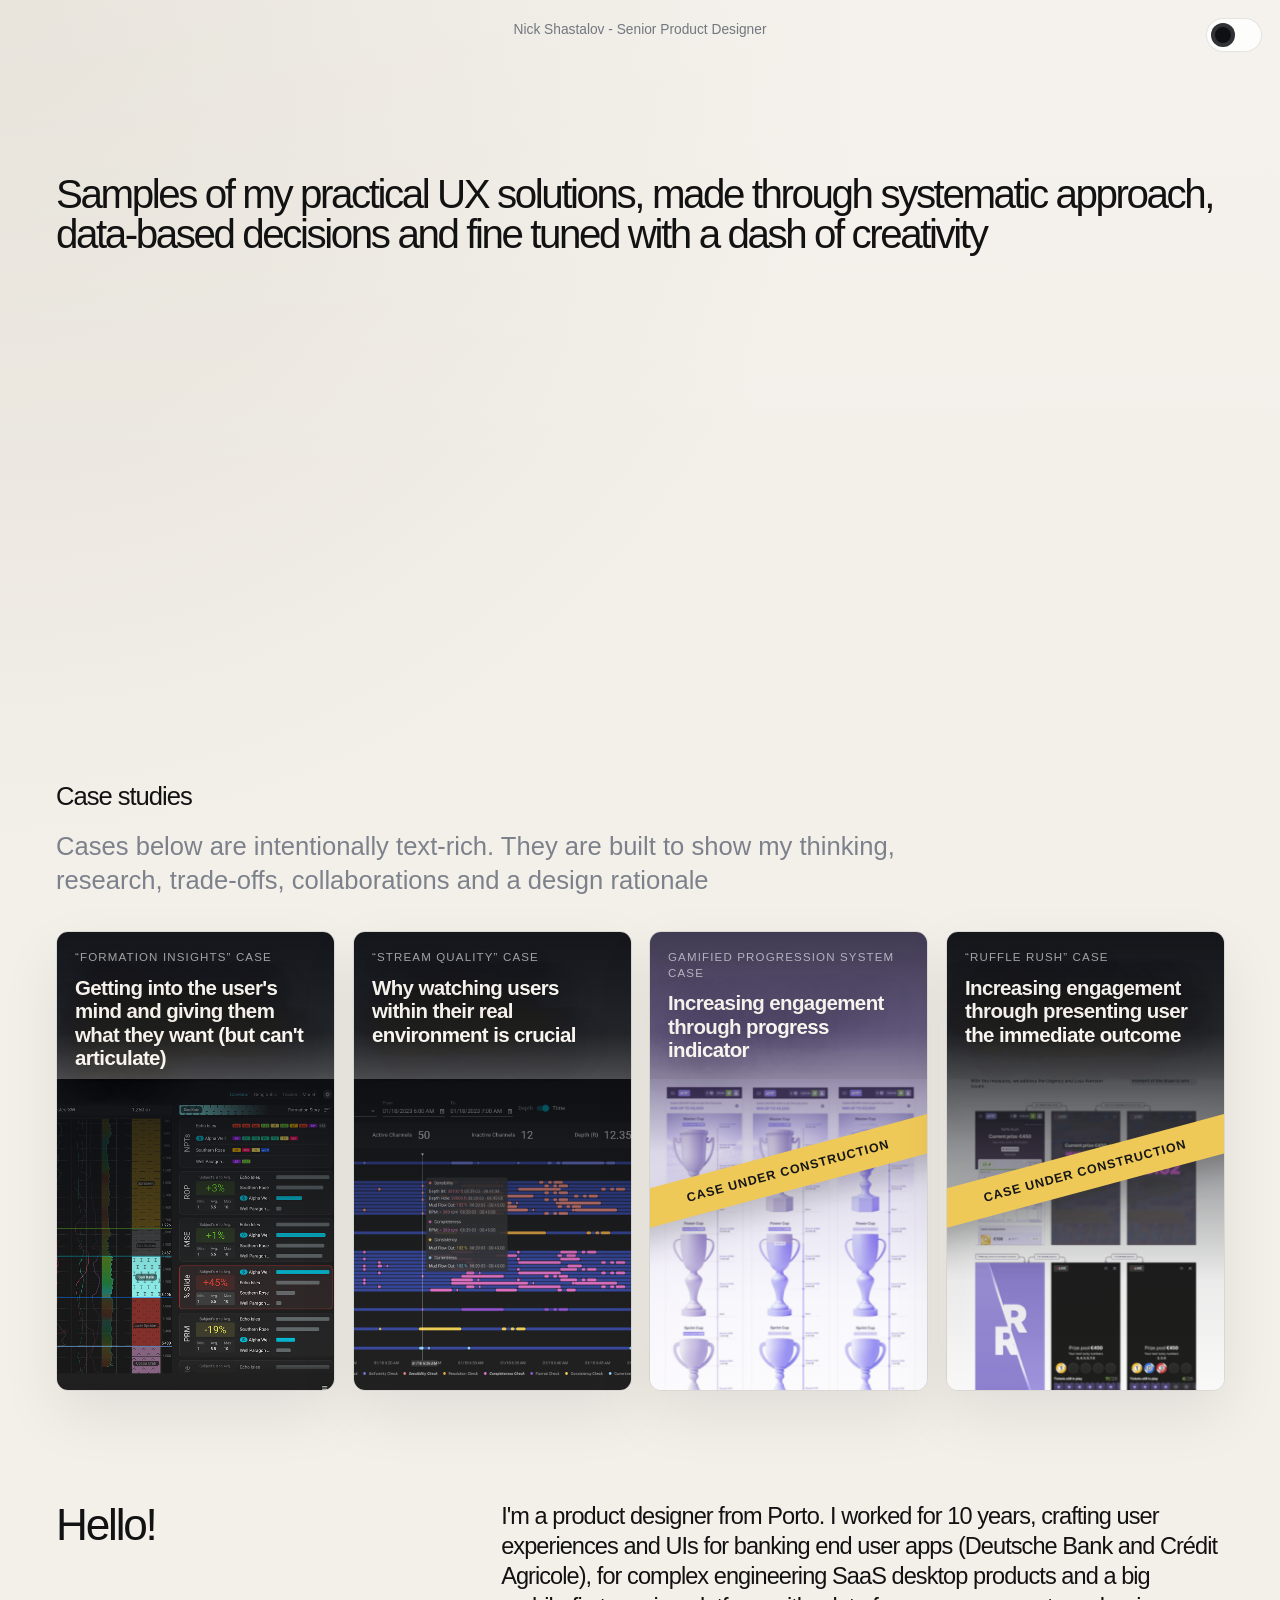
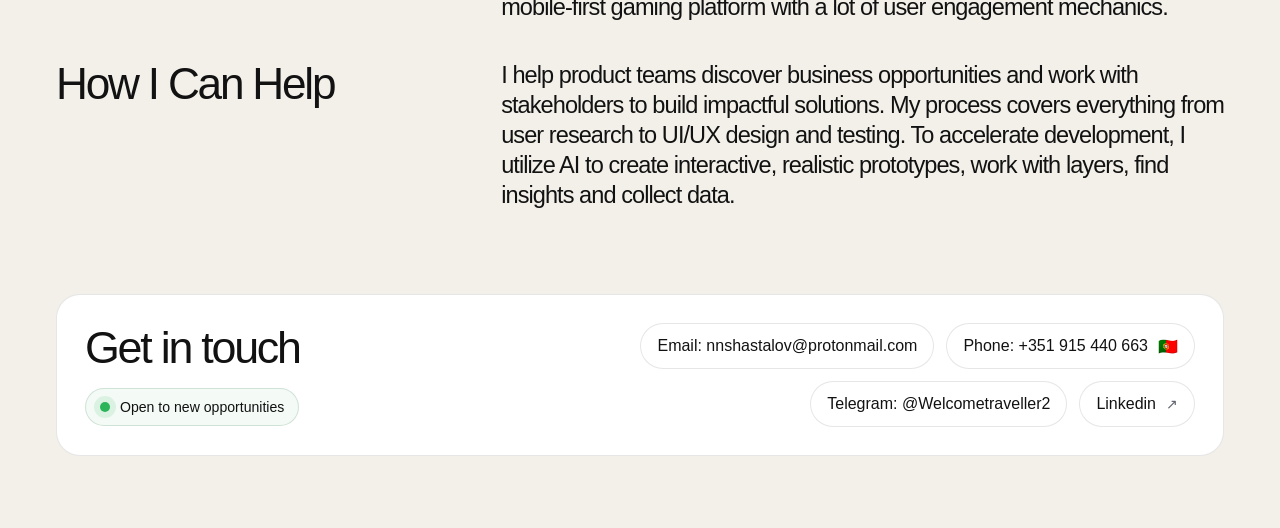
==== index.html @ 6cc8f25d "Publish portfolio site" ====
<!DOCTYPE html>
<html lang="en" data-theme="light">
  <head>
    <meta charset="UTF-8" />
    <meta name="viewport" content="width=device-width, initial-scale=1.0" />
    <title>Nick Shastalov | Product Design Portfolio</title>
    <meta
      name="description"
      content="Portfolio of Nick Shastalov, senior product designer focused on product thinking, systems, and measurable user outcomes."
    />
    <link rel="stylesheet" href="./styles.css" />
    <script src="./theme.js" defer></script>
  </head>
  <body class="home-page">
    <div class="site-shell">
      <div class="page-meta page-meta-centered">Nick Shastalov - Senior Product Designer</div>

      <button class="theme-toggle theme-toggle-floating" type="button" aria-label="Toggle theme">
        <span class="theme-toggle-track">
          <span class="theme-toggle-thumb"></span>
        </span>
      </button>

      <div class="copy-toast" aria-live="polite" aria-atomic="true"></div>

      <main>
        <section class="hero hero-centered">
          <div class="hero-copy">
            <h1>
              Samples of my practical UX solutions, made through
              <span class="hero-highlight hero-highlight-delay-1">systematic approach</span>,
              <span class="hero-highlight hero-highlight-delay-2">data-based decisions</span>
              and
              <span class="hero-highlight hero-highlight-delay-3">fine tuned</span>
              with a dash of creativity
            </h1>
          </div>
        </section>

        <section class="section-heading section-heading-cases scroll-reveal-block" id="cases">
          <h2>Case studies</h2>
          <p>
            Cases below are intentionally text-rich. They are built to show my
            thinking, research, trade-offs, collaborations and a design rationale
          </p>
        </section>

        <section class="case-grid case-grid-row scroll-reveal-block">
          <a class="case-tile" href="./case-dashboard.html">
            <img
              class="case-card-image"
              src="./assets/formation-insights-thumb.png"
              alt="Formation Insights tile preview"
            />
            <span class="case-tile-overlay"></span>
            <div class="case-tile-copy">
              <p class="case-kicker">“Formation Insights” case</p>
              <h3>Getting into the user's mind and giving them what they want (but can't articulate)</h3>
            </div>
          </a>

          <a class="case-tile" href="./case-stream-quality.html">
            <img
              class="case-card-image"
              src="./assets/stream-quality-main.png"
              alt="Stream Quality tile preview"
            />
            <span class="case-tile-overlay"></span>
            <div class="case-tile-copy">
              <p class="case-kicker">“Stream Quality” case</p>
              <h3>Why watching users within their real environment is crucial</h3>
            </div>
          </a>

          <div class="case-tile case-tile-light case-tile-disabled" aria-disabled="true">
            <img
              class="case-card-image"
              src="./assets/case-cups.png"
              alt="Gamified Progression System tile preview"
            />
            <span class="case-tile-overlay"></span>
            <span class="case-tile-ribbon case-tile-ribbon-slow">
              <span>Case under construction</span>
              <span aria-hidden="true">Case under construction</span>
            </span>
            <div class="case-tile-copy">
              <p class="case-kicker">Gamified Progression System case</p>
              <h3>Increasing engagement through progress indicator</h3>
            </div>
          </div>

          <div class="case-tile case-tile-disabled" aria-disabled="true">
            <img
              class="case-card-image"
              src="./assets/case-raffle-rush.png"
              alt="Ruffle Rush tile preview"
            />
            <span class="case-tile-overlay"></span>
            <span class="case-tile-ribbon case-tile-ribbon-slower">
              <span>Case under construction</span>
              <span aria-hidden="true">Case under construction</span>
            </span>
            <div class="case-tile-copy">
              <p class="case-kicker">“Ruffle Rush” case</p>
              <h3>Increasing engagement through presenting user the immediate outcome</h3>
            </div>
          </div>
        </section>

        <section class="bio-layout">
          <div class="bio-row">
            <h2>Hello!</h2>
            <p>
              I'm a product designer from Porto. I worked for 10 years,
              crafting user experiences and UIs for banking end user apps
              (Deutsche Bank and Crédit Agricole), for complex engineering SaaS
              desktop products and a big mobile-first gaming platform with a lot
              of user engagement mechanics.
            </p>
          </div>

          <div class="bio-row">
            <h2>How I Can Help</h2>
            <p>
              I help product teams discover business opportunities and work with
              stakeholders to build impactful solutions. My process covers
              everything from user research to UI/UX design and testing. To
              accelerate development, I utilize AI to create interactive,
              realistic prototypes, work with layers, find insights and collect
              data.
            </p>
          </div>
        </section>

        <section class="contact-strip contact-strip-home" id="contact">
          <div class="contact-copy">
            <h2>Get in touch</h2>
            <div class="availability-pill">
              <span class="availability-dot"></span>
              <span>Open to new opportunities</span>
            </div>
          </div>

          <div class="contact-tags">
            <button class="contact-tag contact-copy-trigger" type="button" data-copy-label="Email" data-copy-value="nnshastalov@protonmail.com">
              Email: nnshastalov@protonmail.com
              <span class="contact-hover-copy">Copy</span>
            </button>
            <button class="contact-tag contact-copy-trigger" type="button" data-copy-label="Phone" data-copy-value="+351 915 440 663">
              <span>Phone: +351 915 440 663</span>
              <span>🇵🇹</span>
              <span class="contact-hover-copy">Copy</span>
            </button>
            <button class="contact-tag contact-copy-trigger" type="button" data-copy-label="Telegram" data-copy-value="@Welcometraveller2">
              Telegram: @Welcometraveller2
              <span class="contact-hover-copy">Copy</span>
            </button>
            <a
              class="contact-tag contact-linkedin"
              href="https://www.linkedin.com/in/nick-shastalov-0b01b7a9/?locale=en-US"
              target="_blank"
              rel="noreferrer"
            >
              <span>Linkedin</span>
              <span class="link-icon" aria-hidden="true">↗</span>
              <span class="contact-hover-copy">to linkedin</span>
            </a>
          </div>
        </section>
      </main>
    </div>
  </body>
</html>
---- styles.css ----
:root {
  color-scheme: light;
  --bg: #f3f0ea;
  --bg-elevated: rgba(255, 255, 255, 0.72);
  --surface: rgba(255, 255, 255, 0.82);
  --surface-strong: #ffffff;
  --surface-dark: #111111;
  --border: rgba(12, 16, 24, 0.1);
  --text: #121212;
  --muted: #5f646d;
  --accent: #0e1014;
  --accent-soft: #d9d4ca;
  --shadow: 0 24px 60px rgba(18, 18, 18, 0.08);
  --hero-glow: radial-gradient(circle at top left, rgba(190, 180, 160, 0.28), transparent 35%);
  --font-display: "Iowan Old Style", "Palatino Linotype", "Book Antiqua", Georgia, serif;
  --font-body: "Avenir Next", "Segoe UI", "Helvetica Neue", Arial, sans-serif;
}

html[data-theme="dark"] {
  color-scheme: dark;
  --bg: #0d0f12;
  --bg-elevated: rgba(18, 20, 24, 0.76);
  --surface: rgba(20, 22, 28, 0.9);
  --surface-strong: #171a20;
  --surface-dark: #0a0c0f;
  --border: rgba(255, 255, 255, 0.09);
  --text: #f4f1eb;
  --muted: #a4aab6;
  --accent: #f5f2ec;
  --accent-soft: #242933;
  --shadow: 0 28px 70px rgba(0, 0, 0, 0.36);
  --hero-glow: radial-gradient(circle at top left, rgba(120, 137, 168, 0.18), transparent 35%);
}

* {
  box-sizing: border-box;
}

html {
  scroll-behavior: smooth;
}

body {
  margin: 0;
  min-height: 100vh;
  font-family: var(--font-body);
  color: var(--text);
  background:
    linear-gradient(180deg, rgba(255, 255, 255, 0.16), transparent 24%),
    var(--hero-glow),
    var(--bg);
}

img {
  display: block;
  max-width: 100%;
}

a {
  color: inherit;
  text-decoration: none;
}

p,
li {
  color: var(--muted);
  line-height: 1.65;
}

h1,
h2,
h3,
strong {
  color: var(--text);
}

h1,
h2,
h3 {
  margin: 0;
  font-family: var(--font-display);
  font-weight: 600;
  line-height: 1.08;
}

.site-shell {
  width: min(100%, calc(100% - 112px));
  max-width: 1580px;
  margin: 0 auto;
  padding: 22px 0 72px;
}

.page-meta {
  margin-bottom: 12px;
  color: rgba(97, 102, 112, 0.88);
  font-size: 0.86rem;
}

.page-meta-centered {
  text-align: center;
}

.page-meta-row {
  display: flex;
  align-items: center;
  justify-content: center;
  gap: 16px;
}

.page-meta-case {
  position: relative;
  min-height: 24px;
  text-align: center;
}

.page-meta-case .back-link-subtle {
  position: absolute;
  left: 0;
  top: 50%;
  transform: translateY(-50%);
}

.back-link-subtle {
  color: rgba(97, 102, 112, 0.88);
  font-size: 0.86rem;
}

.back-link-arrow::before {
  content: "←";
  display: inline-block;
  margin-right: 8px;
}

.back-link-subtle:hover {
  color: var(--text);
}

.copy-toast {
  position: fixed;
  left: 50%;
  bottom: 24px;
  z-index: 30;
  padding: 11px 16px;
  border-radius: 999px;
  border: 1px solid var(--border);
  background: var(--surface-dark);
  color: #f8f4ee;
  font-size: 0.9rem;
  opacity: 0;
  pointer-events: none;
  transform: translateX(-50%) translateY(12px);
  transition: opacity 180ms ease, transform 180ms ease;
}

.copy-toast.is-visible {
  opacity: 1;
  transform: translateX(-50%) translateY(0);
}

.scroll-reveal-block {
  opacity: 0;
  transform: translateY(36px);
  pointer-events: none;
  transition: opacity 420ms ease, transform 420ms ease;
}

.scroll-reveal-block.is-visible {
  opacity: 1;
  transform: translateY(0);
  pointer-events: auto;
}

.topbar {
  position: sticky;
  top: 16px;
  z-index: 10;
  display: flex;
  align-items: center;
  justify-content: space-between;
  gap: 20px;
  padding: 14px 18px;
  margin-bottom: 24px;
  border: 1px solid var(--border);
  border-radius: 22px;
  background: var(--bg-elevated);
  backdrop-filter: blur(18px);
  box-shadow: var(--shadow);
}

.brand {
  display: inline-flex;
  align-items: center;
  gap: 14px;
}

.brand-mark {
  display: grid;
  place-items: center;
  width: 44px;
  aspect-ratio: 1;
  border-radius: 14px;
  background: var(--accent);
  color: var(--bg);
  font-size: 0.95rem;
  letter-spacing: 0.08em;
  text-transform: uppercase;
}

.brand-copy {
  display: grid;
  gap: 2px;
}

.brand-copy strong {
  font-size: 0.98rem;
}

.brand-copy span {
  font-size: 0.84rem;
  color: var(--muted);
}

.topbar-actions,
.topnav {
  display: flex;
  align-items: center;
  gap: 18px;
}

.topnav a,
.back-link {
  font-size: 0.92rem;
  color: var(--muted);
}

.topnav a:hover,
.back-link:hover,
.inline-link:hover {
  color: var(--text);
}

.theme-toggle {
  cursor: pointer;
  border: 0;
  background: transparent;
  padding: 0;
}

.theme-toggle-floating {
  position: fixed;
  top: 18px;
  right: 18px;
  z-index: 20;
}

.theme-toggle-track {
  display: inline-flex;
  align-items: center;
  gap: 10px;
  padding: 5px 7px;
  border-radius: 999px;
  border: 1px solid var(--border);
  background: var(--surface);
}

.theme-toggle-floating .theme-toggle-track {
  width: 56px;
  justify-content: flex-start;
  padding: 4px;
  border-radius: 999px;
}

.theme-toggle-label {
  font-size: 0.76rem;
  color: var(--muted);
  min-width: 35px;
}

.theme-toggle-thumb {
  width: 24px;
  height: 24px;
  border-radius: 50%;
  background: var(--accent);
  box-shadow: inset 0 0 0 4px rgba(255, 255, 255, 0.14);
  transition: transform 180ms ease;
}

html[data-theme="dark"] .theme-toggle-floating .theme-toggle-thumb {
  transform: translateX(24px);
}

.eyebrow,
.section-label {
  margin: 0 0 12px;
  text-transform: uppercase;
  letter-spacing: 0.12em;
  font-size: 0.72rem;
  font-weight: 700;
  color: var(--muted);
}

.hero,
.case-hero {
  display: grid;
  grid-template-columns: minmax(0, 1.1fr) minmax(320px, 0.9fr);
  gap: 28px;
  padding: clamp(28px, 4vw, 46px);
  border-radius: 34px;
  border: 1px solid var(--border);
  background:
    linear-gradient(135deg, rgba(255, 255, 255, 0.18), transparent 40%),
    var(--surface);
  box-shadow: var(--shadow);
  overflow: hidden;
}

.hero-centered {
  grid-template-columns: 1fr;
  min-height: 72vh;
  place-items: start;
  text-align: left;
  background: transparent;
  border: 0;
  box-shadow: none;
  padding: 14vh 0 24px;
  margin-bottom: 86px;
}

.hero-copy h1,
.case-hero-copy h1 {
  font-size: clamp(2.9rem, 7vw, 5.3rem);
  max-width: 11ch;
}

.hero-centered .hero-copy h1 {
  max-width: none;
  margin: 0;
  font-family: var(--font-body);
  font-size: clamp(1.9rem, 3.15vw, 3.3rem);
  font-weight: 500;
  letter-spacing: -0.06em;
  line-height: 0.98;
  width: 100%;
}

.hero-highlight {
  position: relative;
  display: inline-block;
  color: inherit;
  animation: heroGlowText 7.5s ease-in-out infinite;
}

.hero-highlight-delay-1 {
  animation-delay: 0s;
}

.hero-highlight-delay-2 {
  animation-delay: 1.2s;
}

.hero-highlight-delay-3 {
  animation-delay: 2.4s;
}

.lead {
  margin: 20px 0 0;
  max-width: 60ch;
  font-size: 1.05rem;
}

.hero-note {
  display: grid;
  grid-template-columns: auto 1fr;
  gap: 14px;
  align-items: start;
  margin-top: 28px;
  padding: 18px 20px;
  border-radius: 20px;
  background: var(--surface-strong);
  border: 1px solid var(--border);
}

.hero-note-mark {
  font-family: var(--font-display);
  font-size: 3.6rem;
  line-height: 0.8;
  color: rgba(147, 148, 152, 0.55);
}

.hero-note p {
  margin: 0;
}

.hero-actions {
  display: flex;
  gap: 14px;
  margin-top: 28px;
}

.button {
  display: inline-flex;
  align-items: center;
  justify-content: center;
  min-height: 48px;
  padding: 0 18px;
  border-radius: 999px;
  border: 1px solid var(--border);
  transition: transform 180ms ease, background-color 180ms ease;
}

.button:hover {
  transform: translateY(-1px);
}

.button-primary {
  background: var(--accent);
  color: var(--bg);
}

.button-secondary {
  background: var(--surface-strong);
}

.hero-panel,
.case-hero-media {
  align-self: stretch;
  display: grid;
  gap: 14px;
}

.hero-panel img,
.case-hero-media img,
.visual-frame img,
.case-card-image {
  width: 100%;
  height: 100%;
  object-fit: cover;
  border-radius: 24px;
  border: 1px solid var(--border);
  background: var(--surface-strong);
}

.hero-panel-caption {
  display: flex;
  justify-content: space-between;
  gap: 16px;
  padding: 0 4px;
  font-size: 0.84rem;
}

.hero-panel-caption span {
  color: var(--muted);
}

.section-heading {
  margin: 72px 0 24px;
}

.section-heading-cases {
  margin-top: 0;
  text-align: left;
  margin-bottom: 34px;
}

.section-heading h2 {
  max-width: 12ch;
  font-size: clamp(2rem, 4vw, 3.35rem);
}

.section-heading-cases h2 {
  max-width: none;
  font-family: var(--font-body);
  font-size: clamp(1.35rem, 2vw, 1.65rem);
  font-weight: 500;
  letter-spacing: -0.04em;
  text-transform: none;
  color: var(--text);
}

.section-heading-cases p {
  max-width: none;
  margin: 18px 0 0;
  color: #7c818b;
  font-size: clamp(1.35rem, 2vw, 1.65rem);
  line-height: 1.34;
}

.section-heading p:last-child,
.compact p:last-child {
  max-width: 65ch;
}

.case-grid {
  display: grid;
  grid-template-columns: repeat(2, minmax(0, 1fr));
  gap: 22px;
}

.case-grid-row {
  grid-template-columns: repeat(4, minmax(0, 1fr));
  align-items: stretch;
  gap: 18px;
}

.case-tile {
  position: relative;
  display: block;
  min-height: 460px;
  border-radius: 12px;
  overflow: hidden;
  border: 1px solid var(--border);
  box-shadow: var(--shadow);
  transform-style: preserve-3d;
  transform: perspective(1200px) rotateX(0deg) rotateY(0deg) translateY(0);
  transition: transform 240ms ease, box-shadow 240ms ease;
}

.case-tile:hover {
  transform: perspective(1200px) rotateX(5deg) rotateY(-7deg) translateY(-6px);
  box-shadow: 0 32px 70px rgba(12, 16, 24, 0.18);
}

.case-tile-light:hover {
  box-shadow: 0 28px 60px rgba(125, 111, 210, 0.26);
}

.case-tile .case-card-image {
  position: absolute;
  left: 0;
  right: 0;
  bottom: 0;
  height: 68%;
  border: 0;
  border-radius: 0;
  object-position: center;
}

.case-tile-overlay {
  position: absolute;
  inset: 0;
  background:
    linear-gradient(180deg, rgba(5, 8, 14, 0.94) 0%, rgba(5, 8, 14, 0.88) 22%, rgba(5, 8, 14, 0.46) 46%, rgba(5, 8, 14, 0.08) 76%, rgba(5, 8, 14, 0.02) 100%);
}

.case-tile-light .case-tile-overlay {
  background:
    linear-gradient(180deg, rgba(30, 24, 56, 0.84) 0%, rgba(43, 30, 87, 0.72) 22%, rgba(78, 60, 158, 0.2) 48%, rgba(120, 101, 255, 0.05) 78%, rgba(120, 101, 255, 0.02) 100%);
}

.case-tile-copy {
  position: absolute;
  left: 18px;
  right: 18px;
  top: 18px;
  z-index: 1;
}

.case-tile-copy h3 {
  font-family: var(--font-body);
  font-weight: 600;
  letter-spacing: -0.03em;
  font-size: 1.28rem;
  color: #f8f4ee;
  text-shadow: 0 8px 32px rgba(0, 0, 0, 0.54);
  line-height: 1.15;
  max-width: none;
}

.case-tile-disabled {
  cursor: default;
  filter: saturate(0.9);
}

.case-tile-disabled .case-card-image {
  opacity: 0.88;
}

.case-tile-ribbon {
  position: absolute;
  left: -18%;
  right: -18%;
  top: 48%;
  z-index: 2;
  padding: 12px 24px;
  background: #f2c94c;
  color: #161616;
  font-size: 0.78rem;
  font-weight: 700;
  letter-spacing: 0.08em;
  text-transform: uppercase;
  text-align: center;
  transform: rotate(-15deg);
  box-shadow: 0 12px 30px rgba(0, 0, 0, 0.2);
  overflow: hidden;
  white-space: nowrap;
  display: flex;
}

.case-tile-ribbon span {
  flex: 0 0 100%;
  display: inline-flex;
  align-items: center;
  justify-content: center;
  padding: 0 16px;
  animation: ribbonLoop 9.8s linear infinite;
}

.case-tile-ribbon-slow span {
  animation-duration: 10.4s;
}

.case-tile-ribbon-slower span {
  animation-duration: 11.6s;
}

@keyframes ribbonLoop {
  0%,
  12% {
    transform: translateX(0);
  }

  46%,
  58% {
    transform: translateX(-100%);
  }

  100% {
    transform: translateX(-200%);
  }
}

.case-tile-copy .case-kicker {
  color: rgba(255, 255, 255, 0.82);
  margin-bottom: 10px;
  font-size: 0.72rem;
  text-shadow: 0 6px 24px rgba(0, 0, 0, 0.5);
  line-height: 1.35;
  max-width: none;
}

.case-card {
  display: grid;
  grid-template-columns: minmax(220px, 0.9fr) minmax(0, 1fr);
  min-height: 340px;
  border-radius: 28px;
  overflow: hidden;
  border: 1px solid var(--border);
  box-shadow: var(--shadow);
}

.case-card-dark {
  background: #121418;
}

.case-card-light {
  background: #ece8ff;
}

.case-card-content {
  display: flex;
  flex-direction: column;
  justify-content: flex-end;
  gap: 10px;
  padding: 24px;
}

.case-card-dark .case-card-content h3,
.case-card-dark .case-card-content p,
.case-card-dark .case-card-content li,
.case-card-dark .case-card-content a {
  color: #f6f3ee;
}

.case-kicker {
  margin: 0;
  text-transform: uppercase;
  letter-spacing: 0.1em;
  font-size: 0.72rem;
  opacity: 0.72;
}

.case-card h3 {
  font-size: 2rem;
}

.case-tagline {
  margin: 0;
  font-size: 1.12rem;
  line-height: 1.3;
}

.meta-list {
  display: flex;
  flex-wrap: wrap;
  gap: 8px;
  margin: 0;
  padding: 0;
  list-style: none;
}

.meta-list li {
  padding: 8px 12px;
  border-radius: 999px;
  border: 1px solid rgba(255, 255, 255, 0.14);
  font-size: 0.82rem;
  line-height: 1.2;
}

.case-card-light .meta-list li {
  border-color: rgba(18, 18, 18, 0.1);
}

.inline-link {
  margin-top: 6px;
  font-weight: 700;
}

.principles {
  margin-top: 70px;
  padding: 28px;
  border-radius: 32px;
  border: 1px solid var(--border);
  background: var(--surface);
  box-shadow: var(--shadow);
}

.bio-layout {
  display: grid;
  gap: 38px;
  margin-top: 110px;
}

.bio-row {
  display: grid;
  grid-template-columns: minmax(220px, 0.7fr) minmax(0, 1.3fr);
  gap: 56px;
  align-items: start;
}

.bio-row h2 {
  font-family: var(--font-body);
  font-size: clamp(1.8rem, 3.45vw, 3.05rem);
  font-weight: 500;
  letter-spacing: -0.05em;
}

.bio-row p {
  margin: 0;
  font-family: var(--font-body);
  color: var(--text);
  font-size: clamp(1.05rem, 1.84vw, 1.61rem);
  line-height: 1.28;
  letter-spacing: -0.04em;
}

.principles-grid,
.three-up {
  display: grid;
  grid-template-columns: repeat(3, minmax(0, 1fr));
  gap: 18px;
}

.principle-card,
.info-card,
.story-card,
.content-panel,
.contact-strip {
  border: 1px solid var(--border);
  border-radius: 24px;
  background: var(--surface-strong);
}

.principle-card,
.info-card,
.story-card,
.content-panel {
  padding: 22px;
}

.principle-card span {
  display: inline-flex;
  margin-bottom: 18px;
  color: var(--muted);
  font-size: 0.88rem;
}

.contact-strip {
  display: flex;
  align-items: center;
  justify-content: space-between;
  gap: 18px;
  margin-top: 28px;
  padding: 28px;
}

.contact-strip-home {
  margin-top: 84px;
  align-items: flex-start;
}

.contact-copy h2 {
  margin-bottom: 16px;
  font-family: var(--font-body);
  font-size: clamp(1.8rem, 3.45vw, 3.05rem);
  font-weight: 500;
  letter-spacing: -0.05em;
}

.availability-pill {
  display: inline-flex;
  align-items: center;
  gap: 10px;
  padding: 10px 14px;
  border-radius: 999px;
  border: 1px solid rgba(58, 128, 84, 0.2);
  background: rgba(120, 188, 139, 0.08);
  color: var(--text);
  font-size: 0.88rem;
}

.availability-dot {
  width: 10px;
  height: 10px;
  border-radius: 50%;
  background: #2cb45b;
  box-shadow: 0 0 0 6px rgba(44, 180, 91, 0.12);
}

.contact-tags {
  display: flex;
  flex-wrap: wrap;
  justify-content: flex-end;
  gap: 12px;
  max-width: 680px;
}

.contact-tag {
  display: inline-flex;
  align-items: center;
  gap: 10px;
  min-height: 46px;
  padding: 0 16px;
  border-radius: 999px;
  border: 1px solid var(--border);
  background: var(--surface-strong);
  color: var(--text);
  position: relative;
  font: inherit;
  cursor: pointer;
}

.contact-copy-trigger {
  appearance: none;
}

.contact-hover-copy {
  position: absolute;
  top: -34px;
  right: 12px;
  padding: 6px 10px;
  border-radius: 999px;
  background: var(--surface-dark);
  color: #f8f4ee;
  font-size: 0.74rem;
  opacity: 0;
  transform: translateY(6px);
  pointer-events: none;
  transition: opacity 160ms ease, transform 160ms ease;
  white-space: nowrap;
}

.contact-tag:hover .contact-hover-copy,
.contact-tag:focus-visible .contact-hover-copy {
  opacity: 1;
  transform: translateY(0);
}

.contact-linkedin {
  cursor: pointer;
}

.link-icon {
  font-size: 0.88rem;
  color: var(--muted);
}

@keyframes heroGlowText {
  0%,
  14%,
  100% {
    color: inherit;
    text-shadow: 0 0 0 rgba(198, 176, 142, 0);
  }

  22%,
  34% {
    color: #b88a3b;
    text-shadow:
      0 0 10px rgba(184, 138, 59, 0.22),
      0 0 22px rgba(184, 138, 59, 0.18),
      0 0 40px rgba(184, 138, 59, 0.12);
  }

  40% {
    color: inherit;
    text-shadow: 0 0 0 rgba(198, 176, 142, 0);
  }
}

.contact-strip h2 {
  max-width: 18ch;
  font-size: clamp(1.7rem, 4vw, 2.8rem);
}

.case-layout {
  display: grid;
  gap: 26px;
}

.case-layout-refined {
  gap: 38px;
  padding-top: 32px;
}

.case-hero-refined {
  grid-template-columns: minmax(0, 1.05fr) minmax(320px, 0.95fr);
  padding: 0;
  border: 0;
  box-shadow: none;
  background: transparent;
  align-items: start;
}

.case-hero-copy-refined h1 {
  font-family: var(--font-body);
  font-size: clamp(2.8rem, 5.2vw, 5.4rem);
  font-weight: 500;
  letter-spacing: -0.06em;
  line-height: 0.98;
  max-width: 10ch;
}

.case-hero-tagline-refined {
  margin: 18px 0 0;
  max-width: 18ch;
  font-family: var(--font-body);
  font-size: clamp(1.25rem, 2.1vw, 1.75rem);
  line-height: 1.14;
  color: var(--text);
  letter-spacing: -0.03em;
}

.case-lead-refined {
  max-width: 46ch;
  margin: 22px 0 0;
  font-size: 1.04rem;
  color: var(--muted);
}

.case-hero-media-refined img {
  border-radius: 14px;
}

.case-hero-stacked {
  grid-template-columns: 1fr;
  gap: 24px;
}

.case-hero-stacked .case-hero-media-refined {
  width: min(100%, 1280px);
  justify-self: center;
}

.case-hero-copy-centered {
  text-align: center;
  justify-self: center;
  width: min(100%, 1180px);
}

.case-hero-copy-centered h1,
.case-hero-copy-centered .case-hero-tagline-refined,
.case-hero-copy-centered .case-lead-refined {
  margin-left: auto;
  margin-right: auto;
  text-align: center;
}

.case-hero-copy-centered h1 {
  max-width: none;
}

.case-hero-copy-centered .case-hero-tagline-refined {
  max-width: 24ch;
}

.case-hero-copy-centered .case-lead-refined {
  max-width: 78ch;
}

.case-title-compact {
  font-family: "Segoe UI", "Helvetica Neue", Arial, sans-serif;
  font-size: clamp(2rem, 3.5vw, 3.4rem);
  letter-spacing: 0.04em;
  font-weight: 400;
  font-kerning: none;
  font-feature-settings: "kern" 0, "liga" 0, "clig" 0;
  text-rendering: geometricPrecision;
}

.case-title-compact + .case-hero-tagline-refined {
  max-width: 38ch;
}

.hero-duo {
  display: grid;
  gap: 18px;
  align-content: start;
  grid-template-columns: 1fr;
}

.hero-duo-card {
  position: relative;
  margin: 0;
  padding: 0;
  overflow: hidden;
  border-radius: 18px;
  border: 1px solid var(--border);
  background: transparent;
  box-shadow: none;
}

.hero-duo-card img {
  width: 100%;
  height: auto;
  border-radius: 18px;
  border: 0;
  background: #111111;
}

.hero-duo-card-offset {
  width: 100%;
}

.story-card-media-stack {
  display: grid;
  gap: 18px;
  align-content: start;
}

.story-card-media-stack img {
  width: 100%;
  height: auto;
  border-radius: 14px;
  border: 1px solid var(--border);
  background: var(--surface-strong);
}

.case-hero-tagline {
  margin: 16px 0 0;
  font-size: clamp(1.24rem, 2vw, 1.58rem);
  line-height: 1.2;
  color: var(--text);
}

.case-meta {
  display: grid;
  grid-template-columns: repeat(4, minmax(0, 1fr));
  gap: 14px;
}

.case-meta-refined {
  gap: 18px;
}

.case-meta div {
  padding: 18px;
  border-radius: 20px;
  border: 1px solid var(--border);
  background: var(--surface);
}

.case-meta-refined div {
  padding: 18px 20px 20px;
  border-radius: 14px;
  background: transparent;
}

.case-meta-refined strong {
  display: block;
  margin-bottom: 8px;
  font-family: var(--font-body);
  font-size: 0.98rem;
  font-weight: 600;
  letter-spacing: -0.02em;
}

.case-meta-refined p {
  margin: 0;
  font-size: 0.96rem;
}

.case-meta span {
  display: block;
  margin-bottom: 10px;
  font-size: 0.74rem;
  text-transform: uppercase;
  letter-spacing: 0.1em;
  color: var(--muted);
}

.story-grid {
  display: grid;
  grid-template-columns: repeat(2, minmax(0, 1fr));
  gap: 18px;
}

.story-grid-refined {
  gap: 20px;
}

.story-grid-mixed {
  grid-template-columns: minmax(0, 1fr) minmax(320px, 0.8fr);
  align-items: start;
}

.story-stack {
  display: grid;
  gap: 20px;
}

.story-card-accent {
  background:
    linear-gradient(135deg, rgba(176, 163, 138, 0.14), transparent 42%),
    var(--surface-strong);
}

.story-card-refined {
  padding: 28px;
  border-radius: 14px;
}

.story-photo-card {
  display: grid;
  gap: 14px;
}

.story-photo-card img {
  display: block;
  width: 100%;
  height: auto;
  border-radius: 12px;
}

.story-photo-caption {
  margin: 0;
  color: var(--muted);
  font-size: 0.95rem;
  line-height: 1.55;
}

.story-card-refined h2,
.content-copy-refined h2,
.visual-section-refined h2 {
  font-family: var(--font-body);
  font-size: clamp(1.7rem, 2.6vw, 2.45rem);
  font-weight: 500;
  letter-spacing: -0.05em;
  line-height: 1.06;
  margin-bottom: 14px;
}

.story-card-refined p,
.content-copy-refined p,
.content-panel-refined p,
.info-card-refined p {
  margin: 0;
  font-size: 1rem;
}

.content-band {
  display: grid;
  grid-template-columns: minmax(0, 1.35fr) minmax(260px, 0.65fr);
  gap: 18px;
}

.content-band-refined {
  gap: 20px;
}

.content-copy {
  padding: 8px 2px;
}

.content-copy-refined {
  padding: 8px 0 0;
}

.detail-list {
  margin: 20px 0 0;
  padding-left: 20px;
}

.detail-list-compact {
  margin-top: 14px;
}

.content-panel-refined {
  padding: 28px;
  border-radius: 14px;
}

.content-panel-refined h3,
.info-card-refined h3 {
  font-family: var(--font-body);
  font-size: 1.28rem;
  font-weight: 600;
  letter-spacing: -0.03em;
  margin-bottom: 12px;
}

.visual-section {
  padding: 28px;
  border: 1px solid var(--border);
  border-radius: 30px;
  background: var(--surface);
  box-shadow: var(--shadow);
}

.visual-section-refined {
  padding: 32px;
  border-radius: 16px;
}

.visual-section h2 {
  margin-bottom: 18px;
  max-width: 14ch;
  font-size: clamp(1.8rem, 3.8vw, 3rem);
}

.visual-section-refined h2 {
  max-width: 16ch;
}

.visual-title-wide {
  max-width: none;
}

.visual-frame {
  overflow: hidden;
  border-radius: 24px;
}

.visual-section-refined .visual-frame {
  border-radius: 12px;
}

.rejected-grid,
.solution-pair {
  display: grid;
  gap: 22px;
}

.rejected-grid {
  grid-template-columns: repeat(2, minmax(0, 1fr));
}

.solution-pair {
  grid-template-columns: minmax(0, 1.15fr) minmax(320px, 0.85fr);
  align-items: start;
}

.solution-pair-secondary {
  margin-top: 22px;
}

.solution-image-column .visual-frame,
.rejected-grid .visual-frame {
  border-radius: 14px;
  border: 1px solid var(--border);
  background: var(--surface-strong);
}

.solution-notes {
  display: grid;
  gap: 16px;
}

.evolution-section {
  padding: 24px;
}

.evolution-frame {
  overflow: hidden;
  border-radius: 16px;
  border: 0;
  background: transparent;
}

.evolution-frame img {
  display: block;
  width: 100%;
  height: auto;
}

.hotspot-scene + .hotspot-scene {
  margin-top: 28px;
}

.hotspot-scene-reveal {
  opacity: 0;
  transform: translateY(40px);
  transition: opacity 420ms ease, transform 420ms ease;
}

.hotspot-scene-reveal.is-visible {
  opacity: 1;
  transform: translateY(0);
}

.hotspot-kicker {
  margin: 0 0 14px;
  color: var(--muted);
  font-size: 0.94rem;
  font-weight: 400;
}

.hotspot-widget {
  display: grid;
  grid-template-columns: minmax(0, 1.18fr) minmax(320px, 0.82fr);
  gap: 24px;
  align-items: start;
}

.hotspot-visual {
  position: relative;
}

.hotspot-visual img {
  display: block;
  width: 100%;
  height: auto;
  border-radius: 0;
}

.hotspot-visual-zoomable img {
  cursor: zoom-in;
}

.hotspot-visual-zoomable::after {
  content: "click to zoom";
  position: absolute;
  left: 50%;
  bottom: 18px;
  transform: translateX(-50%) translateY(8px);
  padding: 7px 12px;
  border-radius: 999px;
  background: rgba(18, 20, 24, 0.92);
  color: #f4f1eb;
  font-size: 0.82rem;
  opacity: 0;
  pointer-events: none;
  transition: opacity 220ms ease, transform 220ms ease;
  white-space: nowrap;
}

.hotspot-visual-zoomable.is-image-hovered::after {
  opacity: 1;
  transform: translateX(-50%) translateY(0);
}

.hotspot-dot {
  position: absolute;
  left: var(--x);
  top: var(--y);
  transform: translate(-50%, -50%);
  width: 18px;
  height: 18px;
  border-radius: 999px;
  border: 0;
  padding: 0;
  cursor: pointer;
  background: #ffffff;
  box-shadow:
    0 0 0 5px rgba(255, 255, 255, 0.16),
    0 0 0 10px rgba(255, 255, 255, 0.08);
  transition: transform 180ms ease, box-shadow 180ms ease, background-color 180ms ease;
}

.hotspot-dot:hover,
.hotspot-dot.is-active {
  transform: translate(-50%, -50%) scale(1.08);
  background: #64f2e8;
  box-shadow:
    0 0 0 6px rgba(100, 242, 232, 0.22),
    0 0 0 12px rgba(100, 242, 232, 0.1);
}

.hotspot-copy {
  display: grid;
  gap: 14px;
  align-content: start;
}

.hotspot-progress {
  height: 5px;
  border-radius: 999px;
  overflow: hidden;
  background: rgba(255, 255, 255, 0.08);
}

.hotspot-progress-bar {
  display: block;
  width: 0%;
  height: 100%;
  border-radius: inherit;
  background: linear-gradient(90deg, #d6d9df, #f1f3f6);
}

.hotspot-panel {
  display: none;
  min-height: 220px;
}

.hotspot-panel.is-active {
  display: block;
}

.image-modal {
  position: fixed;
  inset: 0;
  z-index: 60;
  display: block;
  padding: 32px;
  overflow: auto;
  background: rgba(7, 10, 14, 0.86);
  opacity: 0;
  pointer-events: none;
  transition: opacity 220ms ease;
}

.image-modal.is-open {
  opacity: 1;
  pointer-events: auto;
}

.image-modal-content {
  position: relative;
  width: min(96vw, var(--modal-width, 1800px));
  margin: 0 auto;
}

.image-modal-stage {
  position: relative;
  width: 100%;
}

.image-modal-stage .hotspot-visual {
  position: relative;
}

.image-modal-stage .hotspot-visual img {
  display: block;
  width: 100%;
  height: auto;
  border-radius: 0;
  box-shadow: 0 28px 80px rgba(0, 0, 0, 0.45);
}

.image-modal-stage .hotspot-dot {
  width: 20px;
  height: 20px;
}

.image-modal-close {
  position: absolute;
  top: 18px;
  right: 18px;
  z-index: 1;
  width: 42px;
  height: 42px;
  border: 0;
  border-radius: 999px;
  background: rgba(18, 20, 24, 0.92);
  color: #f4f1eb;
  font-size: 1.5rem;
  line-height: 1;
  cursor: pointer;
}

.image-modal-tooltip {
  position: fixed;
  z-index: 2;
  max-width: min(420px, 34vw);
  padding: 16px 18px;
  border-radius: 16px;
  background: rgba(14, 16, 20, 0.96);
  border: 1px solid rgba(255, 255, 255, 0.08);
  box-shadow: 0 24px 60px rgba(0, 0, 0, 0.34);
  color: #f4f1eb;
  pointer-events: none;
  box-sizing: border-box;
}

.image-modal-tooltip h3 {
  display: none;
}

.image-modal-tooltip p {
  margin: 0;
  color: rgba(244, 241, 235, 0.86);
  font-size: 0.94rem;
  line-height: 1.55;
}

.image-modal-tooltip p + p {
  margin-top: 10px;
}

.three-up-refined {
  gap: 20px;
}

.two-up {
  grid-template-columns: repeat(2, minmax(0, 1fr));
}

.info-card-refined {
  padding: 26px;
  border-radius: 14px;
}

.visual-frame img {
  height: auto;
  object-fit: contain;
}

.case-section {
  display: grid;
  gap: 22px;
}

.case-section-shell {
  padding: 32px;
  border: 1px solid var(--border);
  border-radius: 16px;
  background: var(--surface);
  box-shadow: var(--shadow);
}

.section-heading-block {
  display: grid;
  gap: 10px;
}

.section-heading-block h2 {
  max-width: 18ch;
  font-family: var(--font-body);
  font-size: clamp(1.8rem, 2.8vw, 2.7rem);
  font-weight: 500;
  letter-spacing: -0.05em;
  line-height: 1.06;
}

.section-heading-wide h2 {
  max-width: none;
}

.section-heading-compact h2 {
  font-size: clamp(1.5rem, 2.2vw, 2rem);
  line-height: 1.12;
}

.split-grid,
.logic-grid,
.metrics-grid,
.future-list,
.artifact-notes {
  display: grid;
  gap: 18px;
}

.split-grid {
  grid-template-columns: repeat(2, minmax(0, 1fr));
}

.logic-grid {
  grid-template-columns: repeat(2, minmax(0, 1fr));
}

.logic-grid-three {
  grid-template-columns: repeat(3, minmax(0, 1fr));
}

.metrics-grid,
.future-list,
.artifact-notes {
  grid-template-columns: repeat(3, minmax(0, 1fr));
}

.logic-card,
.metric-card,
.future-card,
.artifact-note,
.strategy-card {
  border: 1px solid var(--border);
  border-radius: 14px;
  background: var(--surface-strong);
  padding: 22px;
}

.logic-card h3,
.metric-card h3,
.future-card h3,
.artifact-note h3,
.strategy-card h3,
.process-step h3 {
  margin-bottom: 12px;
  font-family: var(--font-body);
  font-size: 1.18rem;
  font-weight: 600;
  letter-spacing: -0.03em;
}

.logic-card p,
.metric-card p,
.future-card p,
.artifact-note p,
.strategy-card p,
.process-step p {
  margin: 0;
}

.metric-inline-title {
  color: var(--muted);
  font-size: 1rem;
  line-height: 1.65;
}

.process-story {
  display: grid;
  grid-template-columns: repeat(4, minmax(0, 1fr));
  gap: 18px;
}

.process-step {
  position: relative;
  padding: 22px 20px 20px;
  border-radius: 14px;
  border: 1px solid var(--border);
  background:
    linear-gradient(180deg, rgba(176, 163, 138, 0.12), transparent 46%),
    var(--surface-strong);
}

.process-step span {
  display: inline-flex;
  align-items: center;
  justify-content: center;
  width: 42px;
  height: 42px;
  margin-bottom: 18px;
  border-radius: 999px;
  border: 1px solid var(--border);
  background: var(--surface);
  color: var(--text);
  font-size: 0.82rem;
  font-weight: 700;
  letter-spacing: 0.08em;
}

.sprint-table {
  display: grid;
  border: 1px solid var(--border);
  border-radius: 14px;
  overflow: hidden;
}

.research-table {
  display: grid;
}

.research-row {
  display: grid;
  grid-template-columns: minmax(220px, 0.9fr) minmax(0, 1.35fr);
  gap: 28px;
  padding: 24px 0;
  border-bottom: 1px solid var(--border);
}

.research-row:last-child {
  border-bottom: 0;
}

.research-row div {
  color: var(--text);
  font-size: clamp(1.02rem, 1.5vw, 1.18rem);
  line-height: 1.45;
  letter-spacing: -0.02em;
}

.research-row-head {
  padding-top: 0;
}

.research-row-head div {
  font-family: var(--font-body);
  font-size: 0.95rem;
  font-weight: 600;
  color: var(--text);
}

.research-badge {
  display: inline-flex;
  align-items: center;
  justify-content: center;
  width: 1.2em;
  flex: 0 0 1.2em;
  font-weight: 700;
}

.research-badge-confirm {
  color: #37b86f;
}

.research-badge-deny {
  color: #e05a5a;
}

.research-followup {
  margin-top: 24px;
  max-width: 78ch;
}

.research-followup-plain {
  margin: -2px 0 8px;
}

.research-cell-with-badge {
  display: grid;
  grid-template-columns: 1.2em minmax(0, 1fr);
  gap: 10px;
  align-items: start;
}

.research-followup p {
  margin: 0;
  color: var(--text);
  font-size: 1.02rem;
  line-height: 1.6;
}

.research-followup p + p {
  margin-top: 14px;
}

.sprint-row {
  display: grid;
  grid-template-columns: 0.82fr 1fr 1.12fr 1fr;
  background: var(--surface-strong);
}

.sprint-table-three .sprint-row {
  grid-template-columns: 0.82fr 1.45fr 1.1fr;
}

.sprint-row + .sprint-row {
  border-top: 1px solid var(--border);
}

.sprint-row div {
  padding: 18px;
  font-size: 0.96rem;
  line-height: 1.55;
  color: var(--muted);
}

.sprint-row div + div {
  border-left: 1px solid var(--border);
}

.sprint-row-head {
  background: var(--accent);
}

.sprint-row-head div {
  color: var(--bg);
  font-size: 0.78rem;
  text-transform: uppercase;
  letter-spacing: 0.1em;
  font-weight: 700;
}

.strategy-card span {
  display: inline-flex;
  margin-bottom: 18px;
  color: var(--muted);
  font-size: 0.84rem;
  font-weight: 700;
}

.artifact-caption {
  margin: 16px 0 0;
  font-size: 0.96rem;
}

.artifact-caption-top {
  margin: 0 0 18px;
  max-width: 95ch;
}

.case-nav-actions {
  flex-wrap: wrap;
}

.button-construction {
  position: relative;
  overflow: hidden;
}

.button-disabled {
  cursor: default;
}

.button-construction-label {
  position: relative;
  z-index: 1;
}

.button-construction-ribbon {
  left: -28%;
  right: -28%;
  top: 50%;
  padding: 8px 16px;
  font-size: 0.6rem;
  letter-spacing: 0.09em;
  transform: rotate(-12deg) translateY(-50%);
  box-shadow: 0 8px 24px rgba(0, 0, 0, 0.2);
}

.choice-main,
.gallery-main {
  padding-top: clamp(54px, 8vw, 96px);
}

.choice-hero,
.gallery-hero {
  max-width: 920px;
  margin: 0 auto 34px;
  text-align: center;
}

.choice-kicker {
  margin: 0 0 14px;
  color: var(--muted);
  font-size: 0.96rem;
  letter-spacing: 0.01em;
}

.choice-hero h1,
.gallery-hero h1 {
  margin: 0;
  font-family: var(--font-body);
  font-size: clamp(1.28rem, 2.9vw, 2.4rem);
  line-height: 0.98;
  letter-spacing: -0.03em;
  white-space: nowrap;
}

.choice-grid {
  display: grid;
  grid-template-columns: repeat(2, minmax(0, 1fr));
  gap: 22px;
  max-width: 760px;
  margin: 0 auto;
}

.choice-card {
  display: grid;
  gap: 18px;
  padding: 16px;
  border-radius: 32px;
  background:
    radial-gradient(circle at top left, rgba(142, 228, 223, 0.12), transparent 34%),
    linear-gradient(180deg, rgba(255, 255, 255, 0.02), rgba(255, 255, 255, 0)),
    var(--surface);
  border: 1px solid var(--border);
  box-shadow: var(--card-shadow);
  text-decoration: none;
  color: inherit;
  transform-origin: center;
  transition: transform 220ms ease, box-shadow 220ms ease, border-color 220ms ease;
}

.choice-card:hover {
  transform: translateY(-4px) rotate(-0.45deg);
  border-color: rgba(100, 242, 232, 0.24);
  box-shadow: 0 28px 60px rgba(7, 10, 14, 0.14);
}

.choice-card-alt:hover {
  transform: translateY(-4px) rotate(0.45deg);
}

.choice-card-media {
  overflow: hidden;
  border-radius: 24px;
  background: rgba(8, 12, 18, 0.06);
}

.choice-card-media img {
  display: block;
  width: 100%;
  height: auto;
}

.choice-card-copy {
  padding: 2px 4px 0;
  order: -1;
}

.choice-card-copy p {
  margin: 0;
  font-size: clamp(0.94rem, 1.2vw, 1.05rem);
  line-height: 1.38;
}

.gallery-carousel {
  position: relative;
  display: grid;
  grid-template-columns: 64px minmax(0, 1fr) 64px;
  align-items: center;
  gap: 18px;
}

.gallery-stage {
  position: relative;
  min-height: min(74vh, 880px);
  display: grid;
  place-items: center;
  overflow: hidden;
}

.gallery-slide {
  position: absolute;
  inset: 0;
  display: grid;
  place-items: center;
  margin: 0;
  opacity: 0;
  pointer-events: none;
  transform: translateX(0) scale(0.74);
  transition: transform 320ms ease, opacity 320ms ease, filter 320ms ease;
  filter: saturate(0.72);
}

.gallery-slide img {
  display: block;
  max-width: min(72vw, 1120px);
  max-height: min(72vh, 820px);
  width: auto;
  height: auto;
  border-radius: 4px;
  box-shadow: 0 24px 60px rgba(7, 10, 14, 0.2);
  cursor: zoom-in;
}

.gallery-slide.is-active,
.gallery-slide.is-prev,
.gallery-slide.is-next {
  opacity: 1;
}

.gallery-slide.is-active {
  z-index: 3;
  pointer-events: auto;
  transform: translateX(0) scale(1);
  filter: none;
}

.gallery-slide.is-prev {
  z-index: 1;
  transform: translateX(-46%) scale(0.72);
  opacity: 0.3;
}

.gallery-slide.is-next {
  z-index: 1;
  transform: translateX(46%) scale(0.72);
  opacity: 0.3;
}

.gallery-nav {
  width: 64px;
  height: 64px;
  border-radius: 999px;
  border: 1px solid var(--border);
  background: var(--surface);
  color: var(--text);
  font-size: 2rem;
  line-height: 1;
  box-shadow: var(--card-shadow);
  cursor: pointer;
}

.gallery-nav:hover {
  border-color: rgba(100, 242, 232, 0.26);
}

.gallery-lightbox {
  position: fixed;
  inset: 0;
  z-index: 40;
  display: block;
  padding: 28px;
  overflow: auto;
  background: rgba(7, 10, 14, 0.9);
  opacity: 0;
  pointer-events: none;
  transition: opacity 220ms ease;
}

.gallery-lightbox.is-open {
  opacity: 1;
  pointer-events: auto;
}

.gallery-lightbox-img {
  display: block;
  max-width: none;
  max-height: none;
  width: auto;
  height: auto;
  border-radius: 4px;
  box-shadow: 0 32px 80px rgba(0, 0, 0, 0.4);
  margin: 0 auto;
}

.gallery-lightbox-close {
  position: absolute;
  top: 18px;
  right: 18px;
  width: 42px;
  height: 42px;
  border-radius: 999px;
  border: 0;
  background: rgba(14, 16, 20, 0.96);
  color: #fff;
  font-size: 1.5rem;
  cursor: pointer;
}

.gallery-back-button {
  position: fixed;
  right: 24px;
  bottom: 24px;
  z-index: 20;
  box-shadow: 0 20px 50px rgba(7, 10, 14, 0.24);
}

@media (max-width: 1040px) {
  .hero,
  .case-hero,
  .case-card,
  .content-band,
  .bio-row {
    grid-template-columns: 1fr;
  }

  .case-hero-refined {
    grid-template-columns: 1fr;
  }

  .hero-duo-card-offset {
    width: 100%;
  }

  .hero-duo {
    grid-template-columns: 1fr;
  }

  .choice-grid {
    grid-template-columns: 1fr;
  }

  .gallery-carousel {
    grid-template-columns: 1fr;
  }

  .gallery-stage {
    min-height: min(66vh, 620px);
  }

  .gallery-slide img {
    max-width: min(84vw, 920px);
  }

  .gallery-nav {
    width: 52px;
    height: 52px;
  }

  .gallery-nav-prev {
    position: absolute;
    left: 8px;
    top: 50%;
    z-index: 4;
    transform: translateY(-50%);
  }

  .gallery-nav-next {
    position: absolute;
    right: 8px;
    top: 50%;
    z-index: 4;
    transform: translateY(-50%);
  }

  .page-meta-case {
    padding-top: 26px;
  }

  .page-meta-case .back-link-subtle {
    top: 0;
    transform: none;
  }

  .case-grid,
  .principles-grid,
  .three-up,
  .case-meta,
  .story-grid,
  .case-grid-row,
  .split-grid,
  .logic-grid,
  .metrics-grid,
  .future-list,
  .artifact-notes,
  .process-story,
  .rejected-grid,
  .solution-pair,
  .hotspot-widget {
    grid-template-columns: 1fr;
  }

  .case-card {
    min-height: unset;
  }

  .case-card-image {
    min-height: 260px;
  }

  .sprint-row {
    grid-template-columns: 1fr;
  }

  .research-row {
    grid-template-columns: 1fr;
    gap: 10px;
  }

  .sprint-row div + div {
    border-left: 0;
    border-top: 1px solid var(--border);
  }
}

@media (max-width: 760px) {
  .site-shell {
    width: min(100%, calc(100% - 32px));
    max-width: 1580px;
    padding-top: 10px;
  }

  .topbar,
  .topbar-actions,
  .topnav,
  .hero-actions,
  .contact-strip {
    flex-direction: column;
    align-items: stretch;
  }

  .topbar {
    position: static;
  }

  .brand {
    justify-content: center;
  }

  .topnav {
    justify-content: center;
  }

  .theme-toggle-track,
  .button {
    justify-content: center;
    width: 100%;
  }

  .hero-copy h1,
  .case-hero-copy h1 {
    max-width: none;
    font-size: clamp(2.4rem, 12vw, 4rem);
  }

  .hero-centered {
    min-height: unset;
    margin-bottom: 56px;
    padding-top: 28px;
  }

  .hero-centered .hero-copy h1 {
    font-size: clamp(1.8rem, 7.2vw, 2.6rem);
    line-height: 1.02;
  }

  .section-heading-cases p {
    max-width: none;
    font-size: 1.05rem;
  }

  .bio-row h2 {
    font-size: clamp(1.45rem, 6vw, 2.1rem);
  }

  .bio-row p {
    font-size: clamp(0.95rem, 3.6vw, 1.1rem);
    line-height: 1.34;
  }

  .contact-copy h2 {
    font-size: clamp(1.45rem, 6vw, 2.1rem);
  }

  .hero,
  .case-hero,
  .principles,
  .visual-section,
  .case-section-shell {
    padding: 22px;
    border-radius: 26px;
  }

  .theme-toggle-floating {
    top: 12px;
    right: 12px;
  }

  .bio-layout {
    gap: 28px;
    margin-top: 60px;
  }

  .contact-tags {
    justify-content: flex-start;
  }

  .choice-hero h1,
  .gallery-hero h1 {
    white-space: normal;
    line-height: 1.05;
  }

  .gallery-slide.is-prev,
  .gallery-slide.is-next {
    opacity: 0.18;
    transform: translateX(0) scale(0.84);
  }

  .gallery-back-button {
    right: 16px;
    bottom: 16px;
  }
}
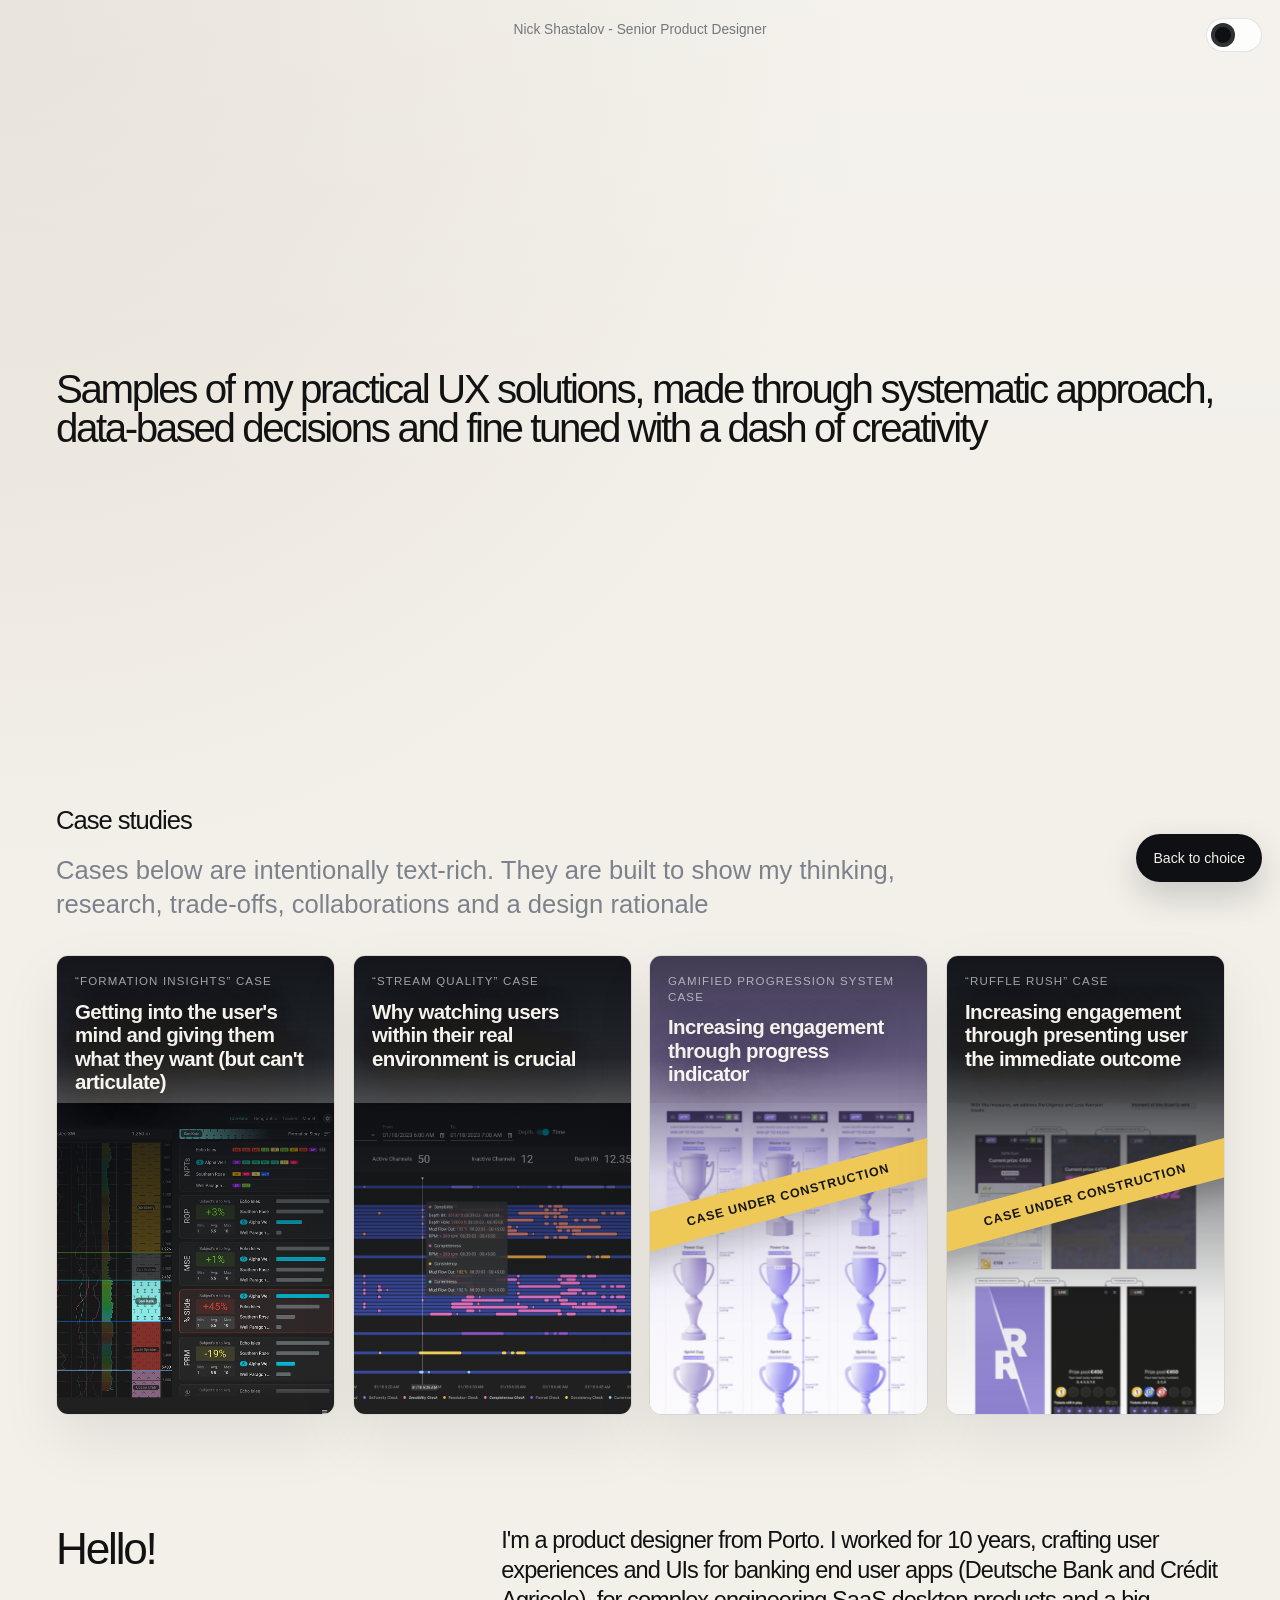
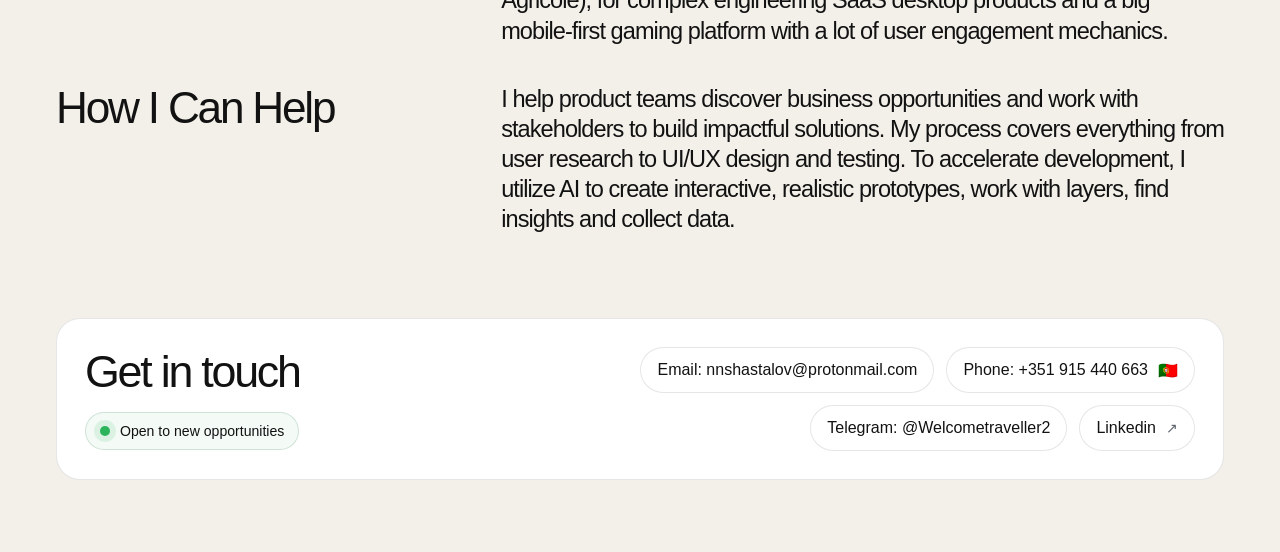
==== commit 15e1c5a6: "Polish homepage and case pages" ====
--- a/index.html
+++ b/index.html
@@ -30,9 +30,8 @@
               Samples of my practical UX solutions, made through
               <span class="hero-highlight hero-highlight-delay-1">systematic approach</span>,
               <span class="hero-highlight hero-highlight-delay-2">data-based decisions</span>
-              and
-              <span class="hero-highlight hero-highlight-delay-3">fine tuned</span>
-              with a dash of creativity
+              and fine tuned with
+              <span class="hero-highlight hero-highlight-delay-3">a dash of creativity</span>
             </h1>
           </div>
         </section>
@@ -168,6 +167,8 @@
           </div>
         </section>
       </main>
+
+      <a class="button button-primary gallery-back-button gallery-back-button-compact" href="./portfolio-choice.html">Back to choice</a>
     </div>
   </body>
 </html>
--- a/styles.css
+++ b/styles.css
@@ -316,14 +316,14 @@
 
 .hero-centered {
   grid-template-columns: 1fr;
-  min-height: 72vh;
-  place-items: start;
+  min-height: 78vh;
+  place-items: center;
   text-align: left;
   background: transparent;
   border: 0;
   box-shadow: none;
-  padding: 14vh 0 24px;
-  margin-bottom: 86px;
+  padding: 8vh 0 6vh;
+  margin-bottom: 56px;
 }
 
 .hero-copy h1,
@@ -1280,6 +1280,12 @@
   background: var(--surface-strong);
 }
 
+.rejected-grid .visual-frame {
+  border: 0;
+  background: transparent;
+  border-radius: 0;
+}
+
 .solution-notes {
   display: grid;
   gap: 16px;
@@ -2057,6 +2063,16 @@
   box-shadow: 0 20px 50px rgba(7, 10, 14, 0.24);
 }
 
+.gallery-back-button-compact {
+  right: 18px;
+  bottom: 18px;
+  width: auto;
+  min-width: 0;
+  padding: 10px 16px;
+  font-size: 0.88rem;
+  box-shadow: 0 14px 34px rgba(7, 10, 14, 0.18);
+}
+
 @media (max-width: 1040px) {
   .hero,
   .case-hero,
@@ -2273,4 +2289,9 @@
     right: 16px;
     bottom: 16px;
   }
-}
+
+  .gallery-back-button-compact {
+    right: 12px;
+    bottom: 12px;
+  }
+}
